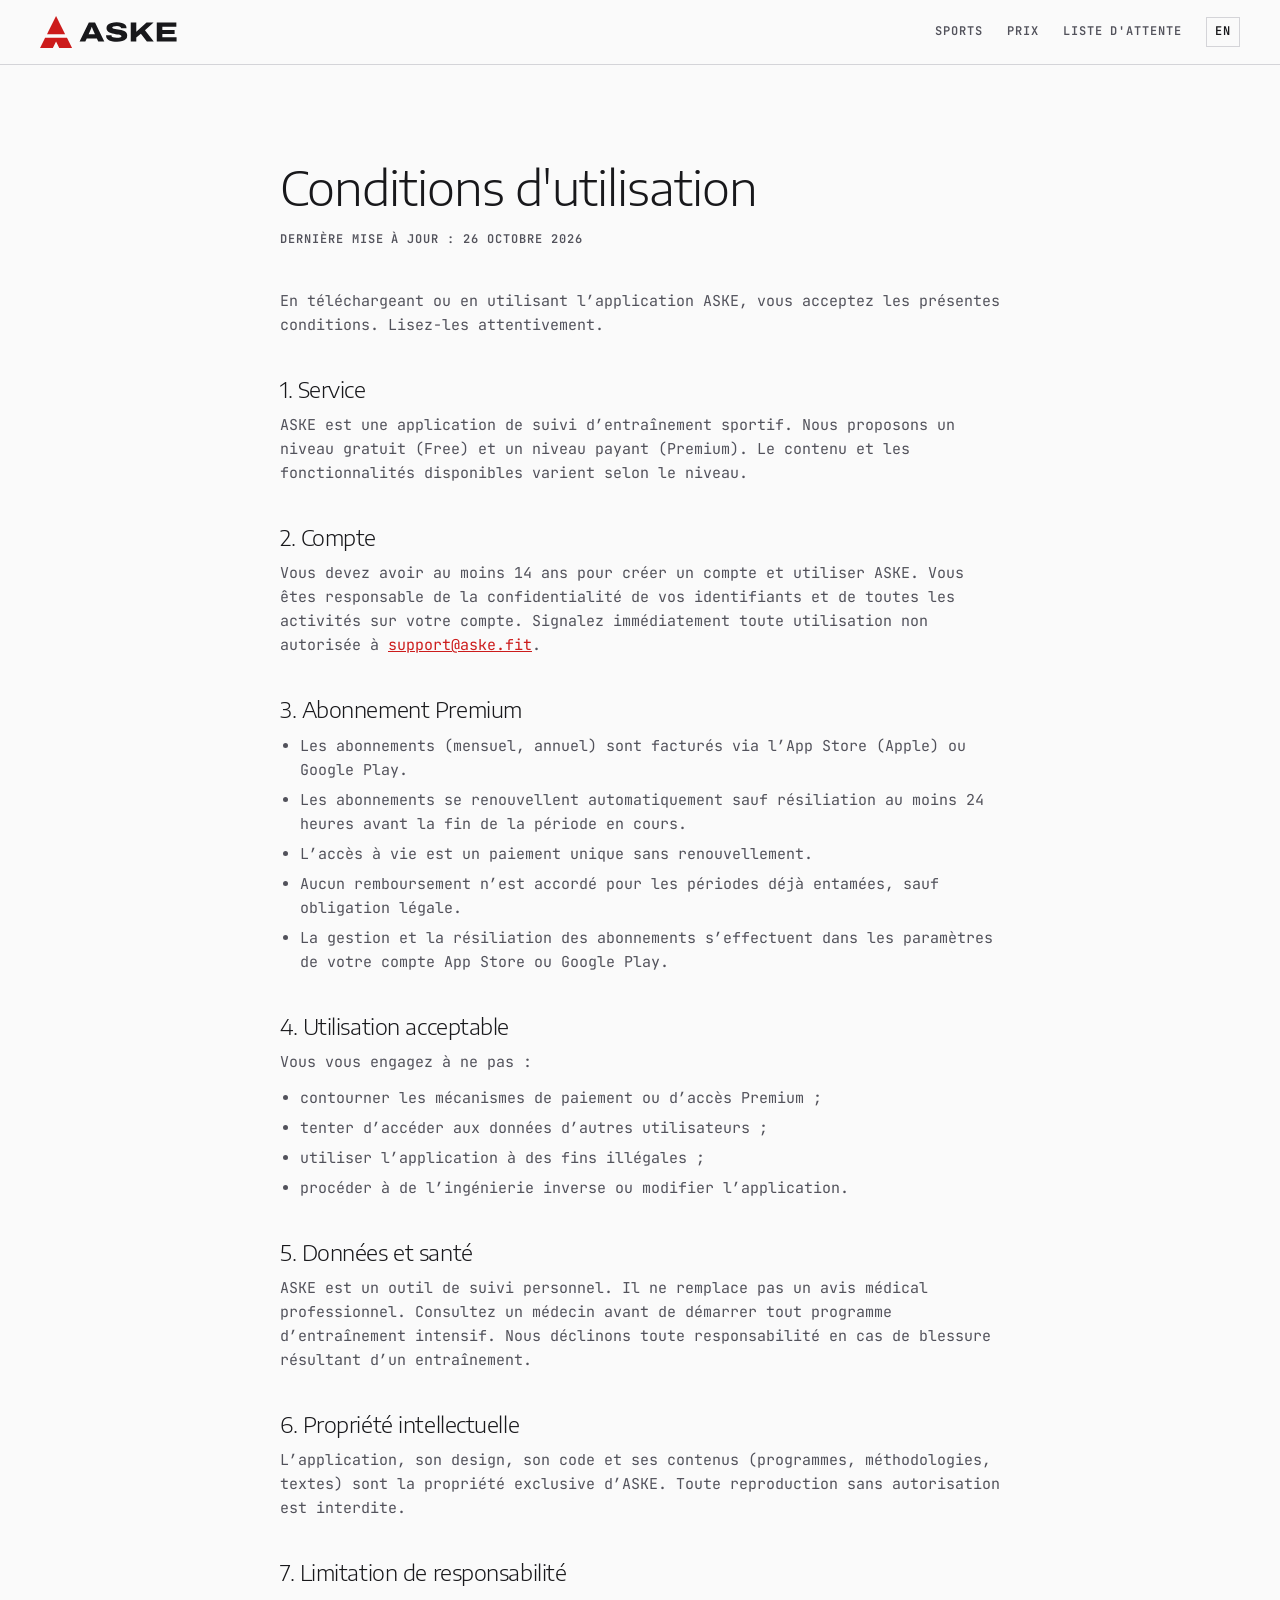
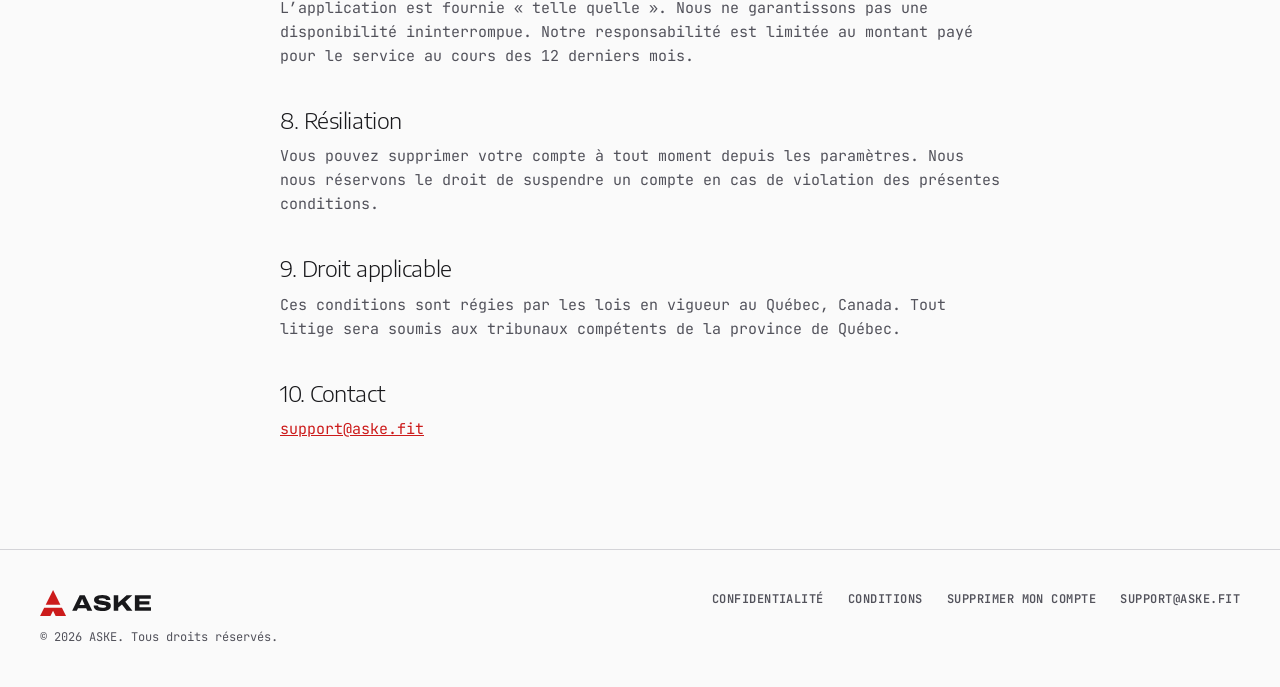
==== conditions/index.html @ cf8af033 "deploy KVZUZ/ASKE@e4f155ce9d8d448cb927a650218cac66b19b6159" ====
<!DOCTYPE html><html lang="fr"><head><meta charset="utf-8"><meta name="viewport" content="width=device-width, initial-scale=1"><title>Conditions d&#39;utilisation - ASKE</title><meta name="description" content="Les conditions d'utilisation de l'application ASKE."><link rel="canonical" href="https://aske.fit/conditions/"><link rel="alternate" hreflang="fr" href="https://aske.fit/conditions/"><link rel="alternate" hreflang="en" href="https://aske.fit/en/terms/"><link rel="alternate" hreflang="x-default" href="https://aske.fit/conditions/"><link rel="icon" type="image/svg+xml" href="/favicon.svg"><link rel="icon" type="image/png" href="/favicon.png"><link rel="apple-touch-icon" href="/apple-touch-icon.png"><meta name="theme-color" content="#cc1b1b"><meta property="og:type" content="website"><meta property="og:site_name" content="ASKE"><meta property="og:title" content="Conditions d'utilisation - ASKE"><meta property="og:description" content="Les conditions d'utilisation de l'application ASKE."><meta property="og:url" content="https://aske.fit/conditions/"><meta property="og:image" content="https://aske.fit/apercu.png"><meta property="og:locale" content="fr_CA"><meta name="twitter:card" content="summary"><style>@font-face{font-family:"JetBrains Mono-d192f39808fb38ab";src:url("/_astro/fonts/cc5f60fd46e42cc9.woff2") format("woff2");font-display:swap;unicode-range:U+0000-00FF,U+0131,U+0152-0153,U+02BB-02BC,U+02C6,U+02DA,U+02DC,U+0304,U+0308,U+0329,U+2000-206F,U+20AC,U+2122,U+2191,U+2193,U+2212,U+2215,U+FEFF,U+FFFD;font-weight:400;font-style:normal;}@font-face{font-family:"JetBrains Mono-d192f39808fb38ab";src:url("/_astro/fonts/626901e254b0251a.woff2") format("woff2");font-display:swap;unicode-range:U+0000-00FF,U+0131,U+0152-0153,U+02BB-02BC,U+02C6,U+02DA,U+02DC,U+0304,U+0308,U+0329,U+2000-206F,U+20AC,U+2122,U+2191,U+2193,U+2212,U+2215,U+FEFF,U+FFFD;font-weight:600;font-style:normal;}@font-face{font-family:"JetBrains Mono-d192f39808fb38ab";src:url("/_astro/fonts/4e13c01b98043a1e.woff2") format("woff2");font-display:swap;unicode-range:U+0000-00FF,U+0131,U+0152-0153,U+02BB-02BC,U+02C6,U+02DA,U+02DC,U+0304,U+0308,U+0329,U+2000-206F,U+20AC,U+2122,U+2191,U+2193,U+2212,U+2215,U+FEFF,U+FFFD;font-weight:700;font-style:normal;}@font-face{font-family:"JetBrains Mono-d192f39808fb38ab";src:url("/_astro/fonts/638e95d49fb42bba.woff2") format("woff2");font-display:swap;unicode-range:U+0100-02BA,U+02BD-02C5,U+02C7-02CC,U+02CE-02D7,U+02DD-02FF,U+0304,U+0308,U+0329,U+1D00-1DBF,U+1E00-1E9F,U+1EF2-1EFF,U+2020,U+20A0-20AB,U+20AD-20C0,U+2113,U+2C60-2C7F,U+A720-A7FF;font-weight:400;font-style:normal;}@font-face{font-family:"JetBrains Mono-d192f39808fb38ab";src:url("/_astro/fonts/0b453a8238bdb26a.woff2") format("woff2");font-display:swap;unicode-range:U+0100-02BA,U+02BD-02C5,U+02C7-02CC,U+02CE-02D7,U+02DD-02FF,U+0304,U+0308,U+0329,U+1D00-1DBF,U+1E00-1E9F,U+1EF2-1EFF,U+2020,U+20A0-20AB,U+20AD-20C0,U+2113,U+2C60-2C7F,U+A720-A7FF;font-weight:600;font-style:normal;}@font-face{font-family:"JetBrains Mono-d192f39808fb38ab";src:url("/_astro/fonts/27399a81fbdf7788.woff2") format("woff2");font-display:swap;unicode-range:U+0100-02BA,U+02BD-02C5,U+02C7-02CC,U+02CE-02D7,U+02DD-02FF,U+0304,U+0308,U+0329,U+1D00-1DBF,U+1E00-1E9F,U+1EF2-1EFF,U+2020,U+20A0-20AB,U+20AD-20C0,U+2113,U+2C60-2C7F,U+A720-A7FF;font-weight:700;font-style:normal;}@font-face{font-family:"JetBrains Mono-d192f39808fb38ab fallback: Courier New";src:local("Courier New");font-display:swap;font-weight:400;font-style:normal;size-adjust:99.9837%;ascent-override:102.0166%;descent-override:30.0049%;}@font-face{font-family:"JetBrains Mono-d192f39808fb38ab fallback: Courier New";src:local("Courier New");font-display:swap;font-weight:600;font-style:normal;size-adjust:99.9837%;ascent-override:102.0166%;descent-override:30.0049%;}@font-face{font-family:"JetBrains Mono-d192f39808fb38ab fallback: Courier New";src:local("Courier New");font-display:swap;font-weight:700;font-style:normal;size-adjust:99.9837%;ascent-override:102.0166%;descent-override:30.0049%;}@font-face{font-family:"JetBrains Mono-d192f39808fb38ab fallback: Courier New";src:local("Courier New");font-display:swap;font-weight:400;font-style:normal;size-adjust:99.9837%;ascent-override:102.0166%;descent-override:30.0049%;}@font-face{font-family:"JetBrains Mono-d192f39808fb38ab fallback: Courier New";src:local("Courier New");font-display:swap;font-weight:600;font-style:normal;size-adjust:99.9837%;ascent-override:102.0166%;descent-override:30.0049%;}@font-face{font-family:"JetBrains Mono-d192f39808fb38ab fallback: Courier New";src:local("Courier New");font-display:swap;font-weight:700;font-style:normal;size-adjust:99.9837%;ascent-override:102.0166%;descent-override:30.0049%;}:root{--font-mono:"JetBrains Mono-d192f39808fb38ab","JetBrains Mono-d192f39808fb38ab fallback: Courier New",monospace;}</style><link rel="preload" href="/_astro/fonts/cc5f60fd46e42cc9.woff2" as="font" type="font/woff2" crossorigin><link rel="preload" href="/_astro/fonts/626901e254b0251a.woff2" as="font" type="font/woff2" crossorigin><link rel="preload" href="/_astro/fonts/4e13c01b98043a1e.woff2" as="font" type="font/woff2" crossorigin><link rel="preload" href="/_astro/fonts/638e95d49fb42bba.woff2" as="font" type="font/woff2" crossorigin><link rel="preload" href="/_astro/fonts/0b453a8238bdb26a.woff2" as="font" type="font/woff2" crossorigin><link rel="preload" href="/_astro/fonts/27399a81fbdf7788.woff2" as="font" type="font/woff2" crossorigin><style>@font-face{font-family:"Encode Sans Semi Expanded-a78a876d9c008b22";src:url("/_astro/fonts/44f9e7e8e9ded251.woff2") format("woff2");font-display:swap;unicode-range:U+0000-00FF,U+0131,U+0152-0153,U+02BB-02BC,U+02C6,U+02DA,U+02DC,U+0304,U+0308,U+0329,U+2000-206F,U+20AC,U+2122,U+2191,U+2193,U+2212,U+2215,U+FEFF,U+FFFD;font-weight:300;font-style:normal;}@font-face{font-family:"Encode Sans Semi Expanded-a78a876d9c008b22";src:url("/_astro/fonts/138f5c0050b340b1.woff2") format("woff2");font-display:swap;unicode-range:U+0000-00FF,U+0131,U+0152-0153,U+02BB-02BC,U+02C6,U+02DA,U+02DC,U+0304,U+0308,U+0329,U+2000-206F,U+20AC,U+2122,U+2191,U+2193,U+2212,U+2215,U+FEFF,U+FFFD;font-weight:500;font-style:normal;}@font-face{font-family:"Encode Sans Semi Expanded-a78a876d9c008b22";src:url("/_astro/fonts/79fd4fd2848b9379.woff2") format("woff2");font-display:swap;unicode-range:U+0100-02BA,U+02BD-02C5,U+02C7-02CC,U+02CE-02D7,U+02DD-02FF,U+0304,U+0308,U+0329,U+1D00-1DBF,U+1E00-1E9F,U+1EF2-1EFF,U+2020,U+20A0-20AB,U+20AD-20C0,U+2113,U+2C60-2C7F,U+A720-A7FF;font-weight:300;font-style:normal;}@font-face{font-family:"Encode Sans Semi Expanded-a78a876d9c008b22";src:url("/_astro/fonts/a722ac9cba85bde2.woff2") format("woff2");font-display:swap;unicode-range:U+0100-02BA,U+02BD-02C5,U+02C7-02CC,U+02CE-02D7,U+02DD-02FF,U+0304,U+0308,U+0329,U+1D00-1DBF,U+1E00-1E9F,U+1EF2-1EFF,U+2020,U+20A0-20AB,U+20AD-20C0,U+2113,U+2C60-2C7F,U+A720-A7FF;font-weight:500;font-style:normal;}@font-face{font-family:"Encode Sans Semi Expanded-a78a876d9c008b22 fallback: Arial";src:local("Arial");font-display:swap;font-weight:300;font-style:normal;size-adjust:103.5216%;ascent-override:99.4962%;descent-override:21.2516%;line-gap-override:0%;}@font-face{font-family:"Encode Sans Semi Expanded-a78a876d9c008b22 fallback: Arial";src:local("Arial");font-display:swap;font-weight:500;font-style:normal;size-adjust:103.5216%;ascent-override:99.4962%;descent-override:21.2516%;line-gap-override:0%;}@font-face{font-family:"Encode Sans Semi Expanded-a78a876d9c008b22 fallback: Arial";src:local("Arial");font-display:swap;font-weight:300;font-style:normal;size-adjust:103.5216%;ascent-override:99.4962%;descent-override:21.2516%;line-gap-override:0%;}@font-face{font-family:"Encode Sans Semi Expanded-a78a876d9c008b22 fallback: Arial";src:local("Arial");font-display:swap;font-weight:500;font-style:normal;size-adjust:103.5216%;ascent-override:99.4962%;descent-override:21.2516%;line-gap-override:0%;}:root{--font-sans:"Encode Sans Semi Expanded-a78a876d9c008b22","Encode Sans Semi Expanded-a78a876d9c008b22 fallback: Arial",sans-serif;}</style><link rel="preload" href="/_astro/fonts/44f9e7e8e9ded251.woff2" as="font" type="font/woff2" crossorigin><link rel="preload" href="/_astro/fonts/138f5c0050b340b1.woff2" as="font" type="font/woff2" crossorigin><link rel="preload" href="/_astro/fonts/79fd4fd2848b9379.woff2" as="font" type="font/woff2" crossorigin><link rel="preload" href="/_astro/fonts/a722ac9cba85bde2.woff2" as="font" type="font/woff2" crossorigin><style>:root{color-scheme:light dark;--brand:#cc1b1b;--brand-pressed:#b81f14;--bg-main:#fafafa;--bg-card:#fff;--bg-sunken:#f4f4f5;--bg-inverse:#18181b;--text-primary:#18181b;--text-secondary:#52525b;--text-tertiary:#52525b;--text-on-primary:#000;--text-inverse:#fff;--text-link:#cc1b1b;--text-danger:#c81e1e;--text-success:#047857;--border-default:#d4d4d8;--border-strong:#18181b;--page-max:1440px;--gutter:clamp(16px, 4vw, 40px)}@media (prefers-color-scheme:dark){:root{--bg-main:#000;--bg-card:#18181b;--bg-sunken:#09090b;--bg-inverse:#d4d4d8;--text-primary:#fafafa;--text-secondary:#a1a1aa;--text-tertiary:#71717a;--text-inverse:#000;--text-danger:#ef4444;--text-success:#10b981;--border-default:#27272a;--border-strong:#52525b}}*,:before,:after{box-sizing:border-box}html{-webkit-text-size-adjust:100%;scroll-behavior:smooth}body{background:var(--bg-main);color:var(--text-primary);font-family:var(--font-mono);-webkit-font-smoothing:antialiased;margin:0;font-size:15px;line-height:1.6}h1,h2,h3{font-family:var(--font-sans);letter-spacing:-.02em;margin:0;font-weight:300;line-height:1.1}p{margin:0}a{color:var(--text-link)}:focus-visible{outline:2px solid var(--brand);outline-offset:2px}.wrap{max-width:var(--page-max);padding:0 var(--gutter);margin:0 auto}.label{font-family:var(--font-mono);letter-spacing:.08em;text-transform:uppercase;color:var(--text-secondary);font-size:12px;font-weight:600}.btn{min-height:48px;font-family:var(--font-mono);letter-spacing:.06em;text-transform:uppercase;cursor:pointer;border:1px solid #0000;justify-content:center;align-items:center;padding:0 24px;font-size:13px;font-weight:700;text-decoration:none;display:inline-flex}.btn-primary{background:var(--brand);color:var(--text-on-primary)}.btn-primary:hover{background:var(--brand-pressed)}.btn-primary:disabled{opacity:.6;cursor:progress}.btn-secondary{color:var(--text-primary);border-color:var(--border-strong);background:0 0}.logo[data-astro-cid-f7espo7c]{display:block}.marque[data-astro-cid-f7espo7c]{fill:var(--brand)}.mot[data-astro-cid-f7espo7c]{fill:currentColor}.entete[data-astro-cid-nen7h5rs]{z-index:10;background:var(--bg-main);border-bottom:1px solid var(--border-default);position:sticky;top:0}.barre[data-astro-cid-nen7h5rs]{justify-content:space-between;align-items:center;height:64px;display:flex}.accueil[data-astro-cid-nen7h5rs]{color:var(--text-primary)}.nav[data-astro-cid-nen7h5rs]{align-items:center;gap:24px;display:flex}.lien[data-astro-cid-nen7h5rs]{letter-spacing:.08em;text-transform:uppercase;color:var(--text-secondary);font-size:12px;font-weight:600;text-decoration:none}.lien[data-astro-cid-nen7h5rs]:hover{color:var(--text-primary)}.langue[data-astro-cid-nen7h5rs]{border:1px solid var(--border-default);color:var(--text-primary);padding:4px 8px}@media (width<=640px){.masque-mobile[data-astro-cid-nen7h5rs]{display:none}.nav[data-astro-cid-nen7h5rs]{gap:16px}}.pied[data-astro-cid-jo6i4kqk]{border-top:1px solid var(--border-default);padding:40px 0}.contenu[data-astro-cid-jo6i4kqk]{flex-wrap:wrap;justify-content:space-between;gap:24px;display:flex}.marque[data-astro-cid-jo6i4kqk]{color:var(--text-primary);flex-direction:column;gap:12px;display:flex}.droits[data-astro-cid-jo6i4kqk]{color:var(--text-tertiary);font-size:12px}.liens[data-astro-cid-jo6i4kqk]{flex-wrap:wrap;align-items:flex-start;gap:12px 24px;display:flex}.liens[data-astro-cid-jo6i4kqk] a[data-astro-cid-jo6i4kqk]{letter-spacing:.04em;text-transform:uppercase;color:var(--text-secondary);font-size:12px;font-weight:600;text-decoration:none}.liens[data-astro-cid-jo6i4kqk] a[data-astro-cid-jo6i4kqk]:hover{color:var(--text-primary)}
.legal[data-astro-cid-df5goeu7]{max-width:calc(720px + 2 * var(--gutter));padding-top:clamp(48px,8vw,96px);padding-bottom:clamp(48px,8vw,96px)}h1[data-astro-cid-df5goeu7]{margin-bottom:16px;font-size:clamp(32px,5vw,48px)}.prose[data-astro-cid-df5goeu7]{color:var(--text-secondary);margin-top:40px}.prose[data-astro-cid-df5goeu7] h2{color:var(--text-primary);margin:40px 0 12px;font-size:22px}.prose[data-astro-cid-df5goeu7] p,.prose[data-astro-cid-df5goeu7] ul,.prose[data-astro-cid-df5goeu7] ol{margin:0 0 12px}.prose[data-astro-cid-df5goeu7] ul,.prose[data-astro-cid-df5goeu7] ol{padding-left:20px}.prose[data-astro-cid-df5goeu7] li{margin-bottom:6px}.prose[data-astro-cid-df5goeu7] strong{color:var(--text-primary);font-weight:600}
</style></head><body><header class="entete" data-astro-cid-nen7h5rs><div class="wrap barre" data-astro-cid-nen7h5rs><a href="/" class="accueil" aria-label="ASKE" data-astro-cid-nen7h5rs><svg class="logo" viewBox="0 0 435.16 102" height="32" width="136.64" role="img" aria-label="ASKE" data-astro-cid-f7espo7c><g transform="scale(1.7) translate(-2 -2)" data-astro-cid-f7espo7c><path class="marque" d="M32 2 L49 36 H15 Z" data-astro-cid-f7espo7c></path><path class="marque" d="M11.5 43 H52.5 L62 62 H38 L32 50 L26 62 H2 Z" data-astro-cid-f7espo7c></path></g><path class="mot" d="M144.31 81L126 81L155.48 21L175.27 21L204.75 81L185.48 81L180.94 71.41L148.85 71.41L144.31 81M160.19 46.20L154.78 58.41L175.01 58.41L169.60 46.20Q169.08 45.16 168.21 42.93Q167.34 40.71 166.47 38.53Q165.59 36.35 165.33 35.39L164.63 35.39Q164.02 36.96 163.19 39.05Q162.37 41.15 161.54 43.11Q160.71 45.07 160.19 46.20M245.48 82.05Q238.06 82.05 231.74 81.17Q225.42 80.30 220.62 78.08Q215.83 75.85 213.17 71.97Q210.51 68.09 210.42 62.08Q210.42 61.90 210.46 61.64Q210.51 61.38 210.51 61.12L227.95 61.12Q227.77 61.81 227.77 62.60Q227.77 66.61 232.26 68.09Q236.76 69.58 244.17 69.58Q247.48 69.58 251.06 69.18Q254.63 68.79 257.08 67.66Q259.52 66.52 259.52 64.26Q259.52 62.16 256.94 61.03Q254.37 59.90 250.14 59.24Q245.91 58.59 240.81 57.93Q235.71 57.28 230.61 56.15Q225.51 55.01 221.23 52.92Q216.96 50.83 214.39 47.34Q211.81 43.85 211.81 38.35Q211.81 31.99 216 27.93Q220.19 23.88 227.51 21.92Q234.84 19.95 244.17 19.95Q253.67 19.95 260.74 21.92Q267.80 23.88 271.73 27.89Q275.65 31.90 275.65 37.92L275.65 39.14L258.47 39.14L258.47 38.44Q258.47 35.74 254.98 33.91Q251.49 32.08 245.04 32.08Q237.19 32.08 233.66 33.51Q230.13 34.95 230.13 36.96Q230.13 38.97 232.70 40.01Q235.27 41.06 239.55 41.67Q243.82 42.28 248.88 42.93Q253.94 43.59 259.04 44.68Q264.14 45.77 268.41 47.77Q272.69 49.78 275.26 53.18Q277.83 56.58 277.83 61.90Q277.83 69.14 273.65 73.59Q269.46 78.03 262.13 80.04Q254.81 82.05 245.48 82.05M306.78 81L289.08 81L289.08 21L306.78 21L306.78 50.13L339.40 21L361.81 21L334.43 45.77L362.42 81L340.45 81L321.35 56.41L306.78 68.18L306.78 81M435.16 81L372.02 81L372.02 21L434.46 21L434.46 34.17L389.81 34.17L389.81 44.28L428.88 44.28L428.88 57.02L389.81 57.02L389.81 67.83L435.16 67.83" data-astro-cid-f7espo7c></path></svg></a><nav class="nav" aria-label="Navigation" data-astro-cid-nen7h5rs><a href="/#sports" class="lien masque-mobile" data-astro-cid-nen7h5rs>Sports</a><a href="/#prix" class="lien masque-mobile" data-astro-cid-nen7h5rs>Prix</a><a href="/#liste" class="lien" data-astro-cid-nen7h5rs>Liste d&#39;attente</a><a href="/en/terms/" hreflang="en" lang="en" class="lien langue" aria-label="English" data-astro-cid-nen7h5rs>EN</a></nav></div></header><main><article class="wrap legal" data-astro-cid-df5goeu7><h1 data-astro-cid-df5goeu7>Conditions d&#39;utilisation</h1><p class="label" data-astro-cid-df5goeu7>Dernière mise à jour : 26 octobre 2026</p><div class="prose" data-astro-cid-df5goeu7><p>En téléchargeant ou en utilisant l’application ASKE, vous acceptez les présentes conditions.
Lisez-les attentivement.</p>
<h2 id="1-service">1. Service</h2>
<p>ASKE est une application de suivi d’entraînement sportif.
Nous proposons un niveau gratuit (Free) et un niveau payant (Premium).
Le contenu et les fonctionnalités disponibles varient selon le niveau.</p>
<h2 id="2-compte">2. Compte</h2>
<p>Vous devez avoir au moins 14 ans pour créer un compte et utiliser ASKE.
Vous êtes responsable de la confidentialité de vos identifiants et de toutes les activités sur votre compte.
Signalez immédiatement toute utilisation non autorisée à <a href="mailto:support@aske.fit">support@aske.fit</a>.</p>
<h2 id="3-abonnement-premium">3. Abonnement Premium</h2>
<ul>
<li>Les abonnements (mensuel, annuel) sont facturés via l’App Store (Apple) ou Google Play.</li>
<li>Les abonnements se renouvellent automatiquement sauf résiliation au moins 24 heures avant la fin de la période en cours.</li>
<li>L’accès à vie est un paiement unique sans renouvellement.</li>
<li>Aucun remboursement n’est accordé pour les périodes déjà entamées, sauf obligation légale.</li>
<li>La gestion et la résiliation des abonnements s’effectuent dans les paramètres de votre compte App Store ou Google Play.</li>
</ul>
<h2 id="4-utilisation-acceptable">4. Utilisation acceptable</h2>
<p>Vous vous engagez à ne pas :</p>
<ul>
<li>contourner les mécanismes de paiement ou d’accès Premium ;</li>
<li>tenter d’accéder aux données d’autres utilisateurs ;</li>
<li>utiliser l’application à des fins illégales ;</li>
<li>procéder à de l’ingénierie inverse ou modifier l’application.</li>
</ul>
<h2 id="5-données-et-santé">5. Données et santé</h2>
<p>ASKE est un outil de suivi personnel.
Il ne remplace pas un avis médical professionnel.
Consultez un médecin avant de démarrer tout programme d’entraînement intensif.
Nous déclinons toute responsabilité en cas de blessure résultant d’un entraînement.</p>
<h2 id="6-propriété-intellectuelle">6. Propriété intellectuelle</h2>
<p>L’application, son design, son code et ses contenus (programmes, méthodologies, textes) sont la propriété exclusive d’ASKE.
Toute reproduction sans autorisation est interdite.</p>
<h2 id="7-limitation-de-responsabilité">7. Limitation de responsabilité</h2>
<p>L’application est fournie « telle quelle ».
Nous ne garantissons pas une disponibilité ininterrompue.
Notre responsabilité est limitée au montant payé pour le service au cours des 12 derniers mois.</p>
<h2 id="8-résiliation">8. Résiliation</h2>
<p>Vous pouvez supprimer votre compte à tout moment depuis les paramètres.
Nous nous réservons le droit de suspendre un compte en cas de violation des présentes conditions.</p>
<h2 id="9-droit-applicable">9. Droit applicable</h2>
<p>Ces conditions sont régies par les lois en vigueur au Québec, Canada.
Tout litige sera soumis aux tribunaux compétents de la province de Québec.</p>
<h2 id="10-contact">10. Contact</h2>
<p><a href="mailto:support@aske.fit">support@aske.fit</a></p>
</div></article></main><footer class="pied" data-astro-cid-jo6i4kqk><div class="wrap contenu" data-astro-cid-jo6i4kqk><div class="marque" data-astro-cid-jo6i4kqk><svg class="logo" viewBox="0 0 435.16 102" height="26" width="111.01999999999998" role="img" aria-label="ASKE" data-astro-cid-f7espo7c><g transform="scale(1.7) translate(-2 -2)" data-astro-cid-f7espo7c><path class="marque" d="M32 2 L49 36 H15 Z" data-astro-cid-f7espo7c></path><path class="marque" d="M11.5 43 H52.5 L62 62 H38 L32 50 L26 62 H2 Z" data-astro-cid-f7espo7c></path></g><path class="mot" d="M144.31 81L126 81L155.48 21L175.27 21L204.75 81L185.48 81L180.94 71.41L148.85 71.41L144.31 81M160.19 46.20L154.78 58.41L175.01 58.41L169.60 46.20Q169.08 45.16 168.21 42.93Q167.34 40.71 166.47 38.53Q165.59 36.35 165.33 35.39L164.63 35.39Q164.02 36.96 163.19 39.05Q162.37 41.15 161.54 43.11Q160.71 45.07 160.19 46.20M245.48 82.05Q238.06 82.05 231.74 81.17Q225.42 80.30 220.62 78.08Q215.83 75.85 213.17 71.97Q210.51 68.09 210.42 62.08Q210.42 61.90 210.46 61.64Q210.51 61.38 210.51 61.12L227.95 61.12Q227.77 61.81 227.77 62.60Q227.77 66.61 232.26 68.09Q236.76 69.58 244.17 69.58Q247.48 69.58 251.06 69.18Q254.63 68.79 257.08 67.66Q259.52 66.52 259.52 64.26Q259.52 62.16 256.94 61.03Q254.37 59.90 250.14 59.24Q245.91 58.59 240.81 57.93Q235.71 57.28 230.61 56.15Q225.51 55.01 221.23 52.92Q216.96 50.83 214.39 47.34Q211.81 43.85 211.81 38.35Q211.81 31.99 216 27.93Q220.19 23.88 227.51 21.92Q234.84 19.95 244.17 19.95Q253.67 19.95 260.74 21.92Q267.80 23.88 271.73 27.89Q275.65 31.90 275.65 37.92L275.65 39.14L258.47 39.14L258.47 38.44Q258.47 35.74 254.98 33.91Q251.49 32.08 245.04 32.08Q237.19 32.08 233.66 33.51Q230.13 34.95 230.13 36.96Q230.13 38.97 232.70 40.01Q235.27 41.06 239.55 41.67Q243.82 42.28 248.88 42.93Q253.94 43.59 259.04 44.68Q264.14 45.77 268.41 47.77Q272.69 49.78 275.26 53.18Q277.83 56.58 277.83 61.90Q277.83 69.14 273.65 73.59Q269.46 78.03 262.13 80.04Q254.81 82.05 245.48 82.05M306.78 81L289.08 81L289.08 21L306.78 21L306.78 50.13L339.40 21L361.81 21L334.43 45.77L362.42 81L340.45 81L321.35 56.41L306.78 68.18L306.78 81M435.16 81L372.02 81L372.02 21L434.46 21L434.46 34.17L389.81 34.17L389.81 44.28L428.88 44.28L428.88 57.02L389.81 57.02L389.81 67.83L435.16 67.83" data-astro-cid-f7espo7c></path></svg><p class="droits" data-astro-cid-jo6i4kqk>© 2026 ASKE. Tous droits réservés.</p></div><nav class="liens" aria-label="Contact" data-astro-cid-jo6i4kqk><a href="/confidentialite/" data-astro-cid-jo6i4kqk>Confidentialité</a><a href="/conditions/" data-astro-cid-jo6i4kqk>Conditions</a><a href="/suppression-compte/" data-astro-cid-jo6i4kqk>Supprimer mon compte</a><a href="mailto:support@aske.fit" data-astro-cid-jo6i4kqk>support@aske.fit</a></nav></div></footer></body></html>
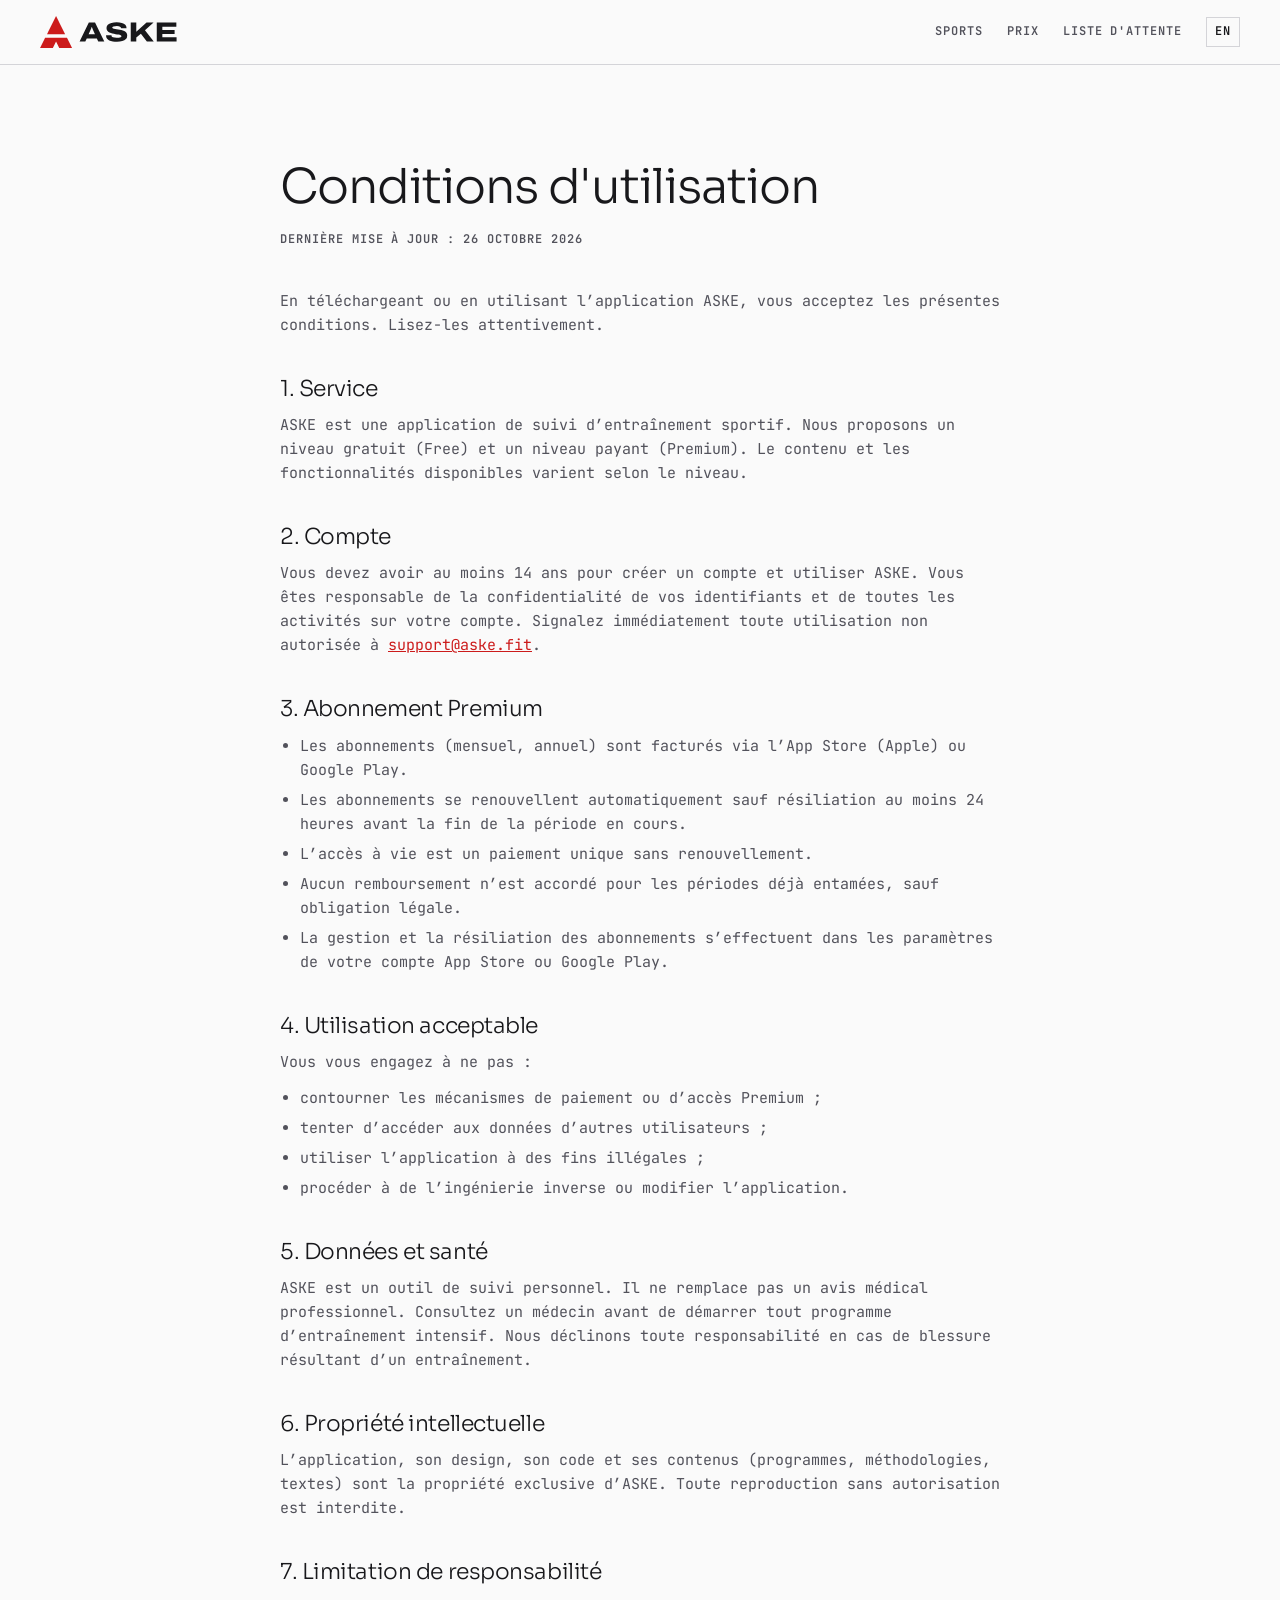
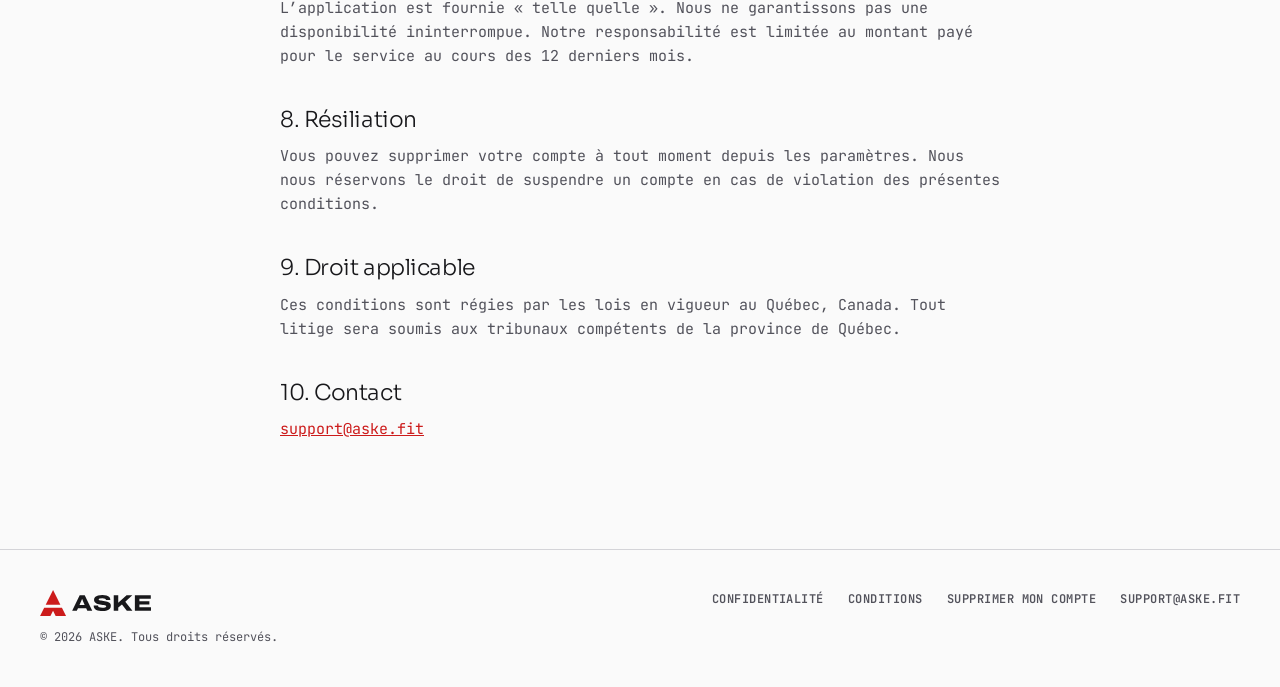
==== commit d81a08e0: "deploy KVZUZ/ASKE@f7485b62056ae7356653735a80b1f815e99872ca" ====
--- a/conditions/index.html
+++ b/conditions/index.html
@@ -1,5 +1,6 @@
-<!DOCTYPE html><html lang="fr"><head><meta charset="utf-8"><meta name="viewport" content="width=device-width, initial-scale=1"><title>Conditions d&#39;utilisation - ASKE</title><meta name="description" content="Les conditions d'utilisation de l'application ASKE."><link rel="canonical" href="https://aske.fit/conditions/"><link rel="alternate" hreflang="fr" href="https://aske.fit/conditions/"><link rel="alternate" hreflang="en" href="https://aske.fit/en/terms/"><link rel="alternate" hreflang="x-default" href="https://aske.fit/conditions/"><link rel="icon" type="image/svg+xml" href="/favicon.svg"><link rel="icon" type="image/png" href="/favicon.png"><link rel="apple-touch-icon" href="/apple-touch-icon.png"><meta name="theme-color" content="#cc1b1b"><meta property="og:type" content="website"><meta property="og:site_name" content="ASKE"><meta property="og:title" content="Conditions d'utilisation - ASKE"><meta property="og:description" content="Les conditions d'utilisation de l'application ASKE."><meta property="og:url" content="https://aske.fit/conditions/"><meta property="og:image" content="https://aske.fit/apercu.png"><meta property="og:locale" content="fr_CA"><meta name="twitter:card" content="summary"><style>@font-face{font-family:"JetBrains Mono-d192f39808fb38ab";src:url("/_astro/fonts/cc5f60fd46e42cc9.woff2") format("woff2");font-display:swap;unicode-range:U+0000-00FF,U+0131,U+0152-0153,U+02BB-02BC,U+02C6,U+02DA,U+02DC,U+0304,U+0308,U+0329,U+2000-206F,U+20AC,U+2122,U+2191,U+2193,U+2212,U+2215,U+FEFF,U+FFFD;font-weight:400;font-style:normal;}@font-face{font-family:"JetBrains Mono-d192f39808fb38ab";src:url("/_astro/fonts/626901e254b0251a.woff2") format("woff2");font-display:swap;unicode-range:U+0000-00FF,U+0131,U+0152-0153,U+02BB-02BC,U+02C6,U+02DA,U+02DC,U+0304,U+0308,U+0329,U+2000-206F,U+20AC,U+2122,U+2191,U+2193,U+2212,U+2215,U+FEFF,U+FFFD;font-weight:600;font-style:normal;}@font-face{font-family:"JetBrains Mono-d192f39808fb38ab";src:url("/_astro/fonts/4e13c01b98043a1e.woff2") format("woff2");font-display:swap;unicode-range:U+0000-00FF,U+0131,U+0152-0153,U+02BB-02BC,U+02C6,U+02DA,U+02DC,U+0304,U+0308,U+0329,U+2000-206F,U+20AC,U+2122,U+2191,U+2193,U+2212,U+2215,U+FEFF,U+FFFD;font-weight:700;font-style:normal;}@font-face{font-family:"JetBrains Mono-d192f39808fb38ab";src:url("/_astro/fonts/638e95d49fb42bba.woff2") format("woff2");font-display:swap;unicode-range:U+0100-02BA,U+02BD-02C5,U+02C7-02CC,U+02CE-02D7,U+02DD-02FF,U+0304,U+0308,U+0329,U+1D00-1DBF,U+1E00-1E9F,U+1EF2-1EFF,U+2020,U+20A0-20AB,U+20AD-20C0,U+2113,U+2C60-2C7F,U+A720-A7FF;font-weight:400;font-style:normal;}@font-face{font-family:"JetBrains Mono-d192f39808fb38ab";src:url("/_astro/fonts/0b453a8238bdb26a.woff2") format("woff2");font-display:swap;unicode-range:U+0100-02BA,U+02BD-02C5,U+02C7-02CC,U+02CE-02D7,U+02DD-02FF,U+0304,U+0308,U+0329,U+1D00-1DBF,U+1E00-1E9F,U+1EF2-1EFF,U+2020,U+20A0-20AB,U+20AD-20C0,U+2113,U+2C60-2C7F,U+A720-A7FF;font-weight:600;font-style:normal;}@font-face{font-family:"JetBrains Mono-d192f39808fb38ab";src:url("/_astro/fonts/27399a81fbdf7788.woff2") format("woff2");font-display:swap;unicode-range:U+0100-02BA,U+02BD-02C5,U+02C7-02CC,U+02CE-02D7,U+02DD-02FF,U+0304,U+0308,U+0329,U+1D00-1DBF,U+1E00-1E9F,U+1EF2-1EFF,U+2020,U+20A0-20AB,U+20AD-20C0,U+2113,U+2C60-2C7F,U+A720-A7FF;font-weight:700;font-style:normal;}@font-face{font-family:"JetBrains Mono-d192f39808fb38ab fallback: Courier New";src:local("Courier New");font-display:swap;font-weight:400;font-style:normal;size-adjust:99.9837%;ascent-override:102.0166%;descent-override:30.0049%;}@font-face{font-family:"JetBrains Mono-d192f39808fb38ab fallback: Courier New";src:local("Courier New");font-display:swap;font-weight:600;font-style:normal;size-adjust:99.9837%;ascent-override:102.0166%;descent-override:30.0049%;}@font-face{font-family:"JetBrains Mono-d192f39808fb38ab fallback: Courier New";src:local("Courier New");font-display:swap;font-weight:700;font-style:normal;size-adjust:99.9837%;ascent-override:102.0166%;descent-override:30.0049%;}@font-face{font-family:"JetBrains Mono-d192f39808fb38ab fallback: Courier New";src:local("Courier New");font-display:swap;font-weight:400;font-style:normal;size-adjust:99.9837%;ascent-override:102.0166%;descent-override:30.0049%;}@font-face{font-family:"JetBrains Mono-d192f39808fb38ab fallback: Courier New";src:local("Courier New");font-display:swap;font-weight:600;font-style:normal;size-adjust:99.9837%;ascent-override:102.0166%;descent-override:30.0049%;}@font-face{font-family:"JetBrains Mono-d192f39808fb38ab fallback: Courier New";src:local("Courier New");font-display:swap;font-weight:700;font-style:normal;size-adjust:99.9837%;ascent-override:102.0166%;descent-override:30.0049%;}:root{--font-mono:"JetBrains Mono-d192f39808fb38ab","JetBrains Mono-d192f39808fb38ab fallback: Courier New",monospace;}</style><link rel="preload" href="/_astro/fonts/cc5f60fd46e42cc9.woff2" as="font" type="font/woff2" crossorigin><link rel="preload" href="/_astro/fonts/626901e254b0251a.woff2" as="font" type="font/woff2" crossorigin><link rel="preload" href="/_astro/fonts/4e13c01b98043a1e.woff2" as="font" type="font/woff2" crossorigin><link rel="preload" href="/_astro/fonts/638e95d49fb42bba.woff2" as="font" type="font/woff2" crossorigin><link rel="preload" href="/_astro/fonts/0b453a8238bdb26a.woff2" as="font" type="font/woff2" crossorigin><link rel="preload" href="/_astro/fonts/27399a81fbdf7788.woff2" as="font" type="font/woff2" crossorigin><style>@font-face{font-family:"Encode Sans Semi Expanded-a78a876d9c008b22";src:url("/_astro/fonts/44f9e7e8e9ded251.woff2") format("woff2");font-display:swap;unicode-range:U+0000-00FF,U+0131,U+0152-0153,U+02BB-02BC,U+02C6,U+02DA,U+02DC,U+0304,U+0308,U+0329,U+2000-206F,U+20AC,U+2122,U+2191,U+2193,U+2212,U+2215,U+FEFF,U+FFFD;font-weight:300;font-style:normal;}@font-face{font-family:"Encode Sans Semi Expanded-a78a876d9c008b22";src:url("/_astro/fonts/138f5c0050b340b1.woff2") format("woff2");font-display:swap;unicode-range:U+0000-00FF,U+0131,U+0152-0153,U+02BB-02BC,U+02C6,U+02DA,U+02DC,U+0304,U+0308,U+0329,U+2000-206F,U+20AC,U+2122,U+2191,U+2193,U+2212,U+2215,U+FEFF,U+FFFD;font-weight:500;font-style:normal;}@font-face{font-family:"Encode Sans Semi Expanded-a78a876d9c008b22";src:url("/_astro/fonts/79fd4fd2848b9379.woff2") format("woff2");font-display:swap;unicode-range:U+0100-02BA,U+02BD-02C5,U+02C7-02CC,U+02CE-02D7,U+02DD-02FF,U+0304,U+0308,U+0329,U+1D00-1DBF,U+1E00-1E9F,U+1EF2-1EFF,U+2020,U+20A0-20AB,U+20AD-20C0,U+2113,U+2C60-2C7F,U+A720-A7FF;font-weight:300;font-style:normal;}@font-face{font-family:"Encode Sans Semi Expanded-a78a876d9c008b22";src:url("/_astro/fonts/a722ac9cba85bde2.woff2") format("woff2");font-display:swap;unicode-range:U+0100-02BA,U+02BD-02C5,U+02C7-02CC,U+02CE-02D7,U+02DD-02FF,U+0304,U+0308,U+0329,U+1D00-1DBF,U+1E00-1E9F,U+1EF2-1EFF,U+2020,U+20A0-20AB,U+20AD-20C0,U+2113,U+2C60-2C7F,U+A720-A7FF;font-weight:500;font-style:normal;}@font-face{font-family:"Encode Sans Semi Expanded-a78a876d9c008b22 fallback: Arial";src:local("Arial");font-display:swap;font-weight:300;font-style:normal;size-adjust:103.5216%;ascent-override:99.4962%;descent-override:21.2516%;line-gap-override:0%;}@font-face{font-family:"Encode Sans Semi Expanded-a78a876d9c008b22 fallback: Arial";src:local("Arial");font-display:swap;font-weight:500;font-style:normal;size-adjust:103.5216%;ascent-override:99.4962%;descent-override:21.2516%;line-gap-override:0%;}@font-face{font-family:"Encode Sans Semi Expanded-a78a876d9c008b22 fallback: Arial";src:local("Arial");font-display:swap;font-weight:300;font-style:normal;size-adjust:103.5216%;ascent-override:99.4962%;descent-override:21.2516%;line-gap-override:0%;}@font-face{font-family:"Encode Sans Semi Expanded-a78a876d9c008b22 fallback: Arial";src:local("Arial");font-display:swap;font-weight:500;font-style:normal;size-adjust:103.5216%;ascent-override:99.4962%;descent-override:21.2516%;line-gap-override:0%;}:root{--font-sans:"Encode Sans Semi Expanded-a78a876d9c008b22","Encode Sans Semi Expanded-a78a876d9c008b22 fallback: Arial",sans-serif;}</style><link rel="preload" href="/_astro/fonts/44f9e7e8e9ded251.woff2" as="font" type="font/woff2" crossorigin><link rel="preload" href="/_astro/fonts/138f5c0050b340b1.woff2" as="font" type="font/woff2" crossorigin><link rel="preload" href="/_astro/fonts/79fd4fd2848b9379.woff2" as="font" type="font/woff2" crossorigin><link rel="preload" href="/_astro/fonts/a722ac9cba85bde2.woff2" as="font" type="font/woff2" crossorigin><style>:root{color-scheme:light dark;--brand:#cc1b1b;--brand-pressed:#b81f14;--bg-main:#fafafa;--bg-card:#fff;--bg-sunken:#f4f4f5;--bg-inverse:#18181b;--text-primary:#18181b;--text-secondary:#52525b;--text-tertiary:#52525b;--text-on-primary:#000;--text-inverse:#fff;--text-link:#cc1b1b;--text-danger:#c81e1e;--text-success:#047857;--border-default:#d4d4d8;--border-strong:#18181b;--page-max:1440px;--gutter:clamp(16px, 4vw, 40px)}@media (prefers-color-scheme:dark){:root{--bg-main:#000;--bg-card:#18181b;--bg-sunken:#09090b;--bg-inverse:#d4d4d8;--text-primary:#fafafa;--text-secondary:#a1a1aa;--text-tertiary:#71717a;--text-inverse:#000;--text-danger:#ef4444;--text-success:#10b981;--border-default:#27272a;--border-strong:#52525b}}*,:before,:after{box-sizing:border-box}html{-webkit-text-size-adjust:100%;scroll-behavior:smooth}body{background:var(--bg-main);color:var(--text-primary);font-family:var(--font-mono);-webkit-font-smoothing:antialiased;margin:0;font-size:15px;line-height:1.6}h1,h2,h3{font-family:var(--font-sans);letter-spacing:-.02em;margin:0;font-weight:300;line-height:1.1}p{margin:0}a{color:var(--text-link)}:focus-visible{outline:2px solid var(--brand);outline-offset:2px}.wrap{max-width:var(--page-max);padding:0 var(--gutter);margin:0 auto}.label{font-family:var(--font-mono);letter-spacing:.08em;text-transform:uppercase;color:var(--text-secondary);font-size:12px;font-weight:600}.btn{min-height:48px;font-family:var(--font-mono);letter-spacing:.06em;text-transform:uppercase;cursor:pointer;border:1px solid #0000;justify-content:center;align-items:center;padding:0 24px;font-size:13px;font-weight:700;text-decoration:none;display:inline-flex}.btn-primary{background:var(--brand);color:var(--text-on-primary)}.btn-primary:hover{background:var(--brand-pressed)}.btn-primary:disabled{opacity:.6;cursor:progress}.btn-secondary{color:var(--text-primary);border-color:var(--border-strong);background:0 0}.logo[data-astro-cid-f7espo7c]{display:block}.marque[data-astro-cid-f7espo7c]{fill:var(--brand)}.mot[data-astro-cid-f7espo7c]{fill:currentColor}.entete[data-astro-cid-nen7h5rs]{z-index:10;background:var(--bg-main);border-bottom:1px solid var(--border-default);position:sticky;top:0}.barre[data-astro-cid-nen7h5rs]{justify-content:space-between;align-items:center;height:64px;display:flex}.accueil[data-astro-cid-nen7h5rs]{color:var(--text-primary)}.nav[data-astro-cid-nen7h5rs]{align-items:center;gap:24px;display:flex}.lien[data-astro-cid-nen7h5rs]{letter-spacing:.08em;text-transform:uppercase;color:var(--text-secondary);font-size:12px;font-weight:600;text-decoration:none}.lien[data-astro-cid-nen7h5rs]:hover{color:var(--text-primary)}.langue[data-astro-cid-nen7h5rs]{border:1px solid var(--border-default);color:var(--text-primary);padding:4px 8px}@media (width<=640px){.masque-mobile[data-astro-cid-nen7h5rs]{display:none}.nav[data-astro-cid-nen7h5rs]{gap:16px}}.pied[data-astro-cid-jo6i4kqk]{border-top:1px solid var(--border-default);padding:40px 0}.contenu[data-astro-cid-jo6i4kqk]{flex-wrap:wrap;justify-content:space-between;gap:24px;display:flex}.marque[data-astro-cid-jo6i4kqk]{color:var(--text-primary);flex-direction:column;gap:12px;display:flex}.droits[data-astro-cid-jo6i4kqk]{color:var(--text-tertiary);font-size:12px}.liens[data-astro-cid-jo6i4kqk]{flex-wrap:wrap;align-items:flex-start;gap:12px 24px;display:flex}.liens[data-astro-cid-jo6i4kqk] a[data-astro-cid-jo6i4kqk]{letter-spacing:.04em;text-transform:uppercase;color:var(--text-secondary);font-size:12px;font-weight:600;text-decoration:none}.liens[data-astro-cid-jo6i4kqk] a[data-astro-cid-jo6i4kqk]:hover{color:var(--text-primary)}
+<!DOCTYPE html><html lang="fr"><head><meta charset="utf-8"><meta name="viewport" content="width=device-width, initial-scale=1"><title>Conditions d&#39;utilisation - ASKE</title><meta name="description" content="Les conditions d'utilisation de l'application ASKE."><link rel="canonical" href="https://aske.fit/conditions/"><link rel="alternate" hreflang="fr" href="https://aske.fit/conditions/"><link rel="alternate" hreflang="en" href="https://aske.fit/en/terms/"><link rel="alternate" hreflang="x-default" href="https://aske.fit/conditions/"><link rel="icon" type="image/svg+xml" href="/favicon.svg"><link rel="icon" type="image/png" href="/favicon.png"><link rel="apple-touch-icon" href="/apple-touch-icon.png"><meta name="theme-color" content="#cc1b1b"><meta property="og:type" content="website"><meta property="og:site_name" content="ASKE"><meta property="og:title" content="Conditions d'utilisation - ASKE"><meta property="og:description" content="Les conditions d'utilisation de l'application ASKE."><meta property="og:url" content="https://aske.fit/conditions/"><meta property="og:image" content="https://aske.fit/apercu.png"><meta property="og:locale" content="fr_CA"><meta name="twitter:card" content="summary"><style>@font-face{font-family:"JetBrains Mono-d192f39808fb38ab";src:url("/_astro/fonts/81133e6a08c1533e.woff2") format("woff2");font-display:swap;unicode-range:U+0000-00FF,U+0131,U+0152-0153,U+02BB-02BC,U+02C6,U+02DA,U+02DC,U+0304,U+0308,U+0329,U+2000-206F,U+20AC,U+2122,U+2191,U+2193,U+2212,U+2215,U+FEFF,U+FFFD;font-weight:400;font-style:normal;}@font-face{font-family:"JetBrains Mono-d192f39808fb38ab";src:url("/_astro/fonts/14d18de6c4f4b80f.woff2") format("woff2");font-display:swap;unicode-range:U+0000-00FF,U+0131,U+0152-0153,U+02BB-02BC,U+02C6,U+02DA,U+02DC,U+0304,U+0308,U+0329,U+2000-206F,U+20AC,U+2122,U+2191,U+2193,U+2212,U+2215,U+FEFF,U+FFFD;font-weight:600;font-style:normal;}@font-face{font-family:"JetBrains Mono-d192f39808fb38ab";src:url("/_astro/fonts/954d4fd4837b74b5.woff2") format("woff2");font-display:swap;unicode-range:U+0000-00FF,U+0131,U+0152-0153,U+02BB-02BC,U+02C6,U+02DA,U+02DC,U+0304,U+0308,U+0329,U+2000-206F,U+20AC,U+2122,U+2191,U+2193,U+2212,U+2215,U+FEFF,U+FFFD;font-weight:700;font-style:normal;}@font-face{font-family:"JetBrains Mono-d192f39808fb38ab";src:url("/_astro/fonts/4a5dbff24a66261e.woff2") format("woff2");font-display:swap;unicode-range:U+0100-02BA,U+02BD-02C5,U+02C7-02CC,U+02CE-02D7,U+02DD-02FF,U+0304,U+0308,U+0329,U+1D00-1DBF,U+1E00-1E9F,U+1EF2-1EFF,U+2020,U+20A0-20AB,U+20AD-20C0,U+2113,U+2C60-2C7F,U+A720-A7FF;font-weight:400;font-style:normal;}@font-face{font-family:"JetBrains Mono-d192f39808fb38ab";src:url("/_astro/fonts/8efcdfd190ec5e2a.woff2") format("woff2");font-display:swap;unicode-range:U+0100-02BA,U+02BD-02C5,U+02C7-02CC,U+02CE-02D7,U+02DD-02FF,U+0304,U+0308,U+0329,U+1D00-1DBF,U+1E00-1E9F,U+1EF2-1EFF,U+2020,U+20A0-20AB,U+20AD-20C0,U+2113,U+2C60-2C7F,U+A720-A7FF;font-weight:600;font-style:normal;}@font-face{font-family:"JetBrains Mono-d192f39808fb38ab";src:url("/_astro/fonts/86fa0ff5c3dd93f3.woff2") format("woff2");font-display:swap;unicode-range:U+0100-02BA,U+02BD-02C5,U+02C7-02CC,U+02CE-02D7,U+02DD-02FF,U+0304,U+0308,U+0329,U+1D00-1DBF,U+1E00-1E9F,U+1EF2-1EFF,U+2020,U+20A0-20AB,U+20AD-20C0,U+2113,U+2C60-2C7F,U+A720-A7FF;font-weight:700;font-style:normal;}@font-face{font-family:"JetBrains Mono-d192f39808fb38ab fallback: Courier New";src:local("Courier New");font-display:swap;font-weight:400;font-style:normal;size-adjust:99.9837%;ascent-override:102.0166%;descent-override:30.0049%;}@font-face{font-family:"JetBrains Mono-d192f39808fb38ab fallback: Courier New";src:local("Courier New");font-display:swap;font-weight:600;font-style:normal;size-adjust:99.9837%;ascent-override:102.0166%;descent-override:30.0049%;}@font-face{font-family:"JetBrains Mono-d192f39808fb38ab fallback: Courier New";src:local("Courier New");font-display:swap;font-weight:700;font-style:normal;size-adjust:99.9837%;ascent-override:102.0166%;descent-override:30.0049%;}@font-face{font-family:"JetBrains Mono-d192f39808fb38ab fallback: Courier New";src:local("Courier New");font-display:swap;font-weight:400;font-style:normal;size-adjust:99.9837%;ascent-override:102.0166%;descent-override:30.0049%;}@font-face{font-family:"JetBrains Mono-d192f39808fb38ab fallback: Courier New";src:local("Courier New");font-display:swap;font-weight:600;font-style:normal;size-adjust:99.9837%;ascent-override:102.0166%;descent-override:30.0049%;}@font-face{font-family:"JetBrains Mono-d192f39808fb38ab fallback: Courier New";src:local("Courier New");font-display:swap;font-weight:700;font-style:normal;size-adjust:99.9837%;ascent-override:102.0166%;descent-override:30.0049%;}:root{--font-mono:"JetBrains Mono-d192f39808fb38ab","JetBrains Mono-d192f39808fb38ab fallback: Courier New",monospace;}</style><link rel="preload" href="/_astro/fonts/81133e6a08c1533e.woff2" as="font" type="font/woff2" crossorigin><link rel="preload" href="/_astro/fonts/14d18de6c4f4b80f.woff2" as="font" type="font/woff2" crossorigin><link rel="preload" href="/_astro/fonts/954d4fd4837b74b5.woff2" as="font" type="font/woff2" crossorigin><link rel="preload" href="/_astro/fonts/4a5dbff24a66261e.woff2" as="font" type="font/woff2" crossorigin><link rel="preload" href="/_astro/fonts/8efcdfd190ec5e2a.woff2" as="font" type="font/woff2" crossorigin><link rel="preload" href="/_astro/fonts/86fa0ff5c3dd93f3.woff2" as="font" type="font/woff2" crossorigin><style>@font-face{font-family:Sora-f161dcfc547be651;src:url("/_astro/fonts/be415f25fe1f2206.woff2") format("woff2");font-display:swap;unicode-range:U+0000-00FF,U+0131,U+0152-0153,U+02BB-02BC,U+02C6,U+02DA,U+02DC,U+0304,U+0308,U+0329,U+2000-206F,U+20AC,U+2122,U+2191,U+2193,U+2212,U+2215,U+FEFF,U+FFFD;font-weight:300;font-style:normal;}@font-face{font-family:Sora-f161dcfc547be651;src:url("/_astro/fonts/0375800f6a881f2b.woff2") format("woff2");font-display:swap;unicode-range:U+0000-00FF,U+0131,U+0152-0153,U+02BB-02BC,U+02C6,U+02DA,U+02DC,U+0304,U+0308,U+0329,U+2000-206F,U+20AC,U+2122,U+2191,U+2193,U+2212,U+2215,U+FEFF,U+FFFD;font-weight:500;font-style:normal;}@font-face{font-family:Sora-f161dcfc547be651;src:url("/_astro/fonts/8532a4573a9ff8f9.woff2") format("woff2");font-display:swap;unicode-range:U+0100-02BA,U+02BD-02C5,U+02C7-02CC,U+02CE-02D7,U+02DD-02FF,U+0304,U+0308,U+0329,U+1D00-1DBF,U+1E00-1E9F,U+1EF2-1EFF,U+2020,U+20A0-20AB,U+20AD-20C0,U+2113,U+2C60-2C7F,U+A720-A7FF;font-weight:300;font-style:normal;}@font-face{font-family:Sora-f161dcfc547be651;src:url("/_astro/fonts/f98da66c596d25b6.woff2") format("woff2");font-display:swap;unicode-range:U+0100-02BA,U+02BD-02C5,U+02C7-02CC,U+02CE-02D7,U+02DD-02FF,U+0304,U+0308,U+0329,U+1D00-1DBF,U+1E00-1E9F,U+1EF2-1EFF,U+2020,U+20A0-20AB,U+20AD-20C0,U+2113,U+2C60-2C7F,U+A720-A7FF;font-weight:500;font-style:normal;}@font-face{font-family:"Sora-f161dcfc547be651 fallback: Arial";src:local("Arial");font-display:swap;font-weight:300;font-style:normal;size-adjust:112.6064%;ascent-override:86.1408%;descent-override:25.7534%;line-gap-override:0%;}@font-face{font-family:"Sora-f161dcfc547be651 fallback: Arial";src:local("Arial");font-display:swap;font-weight:500;font-style:normal;size-adjust:112.6064%;ascent-override:86.1408%;descent-override:25.7534%;line-gap-override:0%;}@font-face{font-family:"Sora-f161dcfc547be651 fallback: Arial";src:local("Arial");font-display:swap;font-weight:300;font-style:normal;size-adjust:112.6064%;ascent-override:86.1408%;descent-override:25.7534%;line-gap-override:0%;}@font-face{font-family:"Sora-f161dcfc547be651 fallback: Arial";src:local("Arial");font-display:swap;font-weight:500;font-style:normal;size-adjust:112.6064%;ascent-override:86.1408%;descent-override:25.7534%;line-gap-override:0%;}:root{--font-sans:Sora-f161dcfc547be651,"Sora-f161dcfc547be651 fallback: Arial",sans-serif;}</style><link rel="preload" href="/_astro/fonts/be415f25fe1f2206.woff2" as="font" type="font/woff2" crossorigin><link rel="preload" href="/_astro/fonts/0375800f6a881f2b.woff2" as="font" type="font/woff2" crossorigin><link rel="preload" href="/_astro/fonts/8532a4573a9ff8f9.woff2" as="font" type="font/woff2" crossorigin><link rel="preload" href="/_astro/fonts/f98da66c596d25b6.woff2" as="font" type="font/woff2" crossorigin><style>:root{color-scheme:light dark;--brand:#cc1b1b;--brand-pressed:#b81f14;--bg-main:#fafafa;--bg-card:#fff;--bg-sunken:#f4f4f5;--bg-inverse:#18181b;--text-primary:#18181b;--text-secondary:#52525b;--text-tertiary:#52525b;--text-on-primary:#000;--text-inverse:#fff;--text-link:#cc1b1b;--text-danger:#c81e1e;--text-success:#047857;--border-default:#d4d4d8;--border-strong:#18181b;--page-max:1440px;--gutter:clamp(16px, 4vw, 40px)}@media (prefers-color-scheme:dark){:root{--bg-main:#000;--bg-card:#18181b;--bg-sunken:#09090b;--bg-inverse:#d4d4d8;--text-primary:#fafafa;--text-secondary:#a1a1aa;--text-tertiary:#71717a;--text-inverse:#000;--text-danger:#ef4444;--text-success:#10b981;--border-default:#27272a;--border-strong:#52525b}}*,:before,:after{box-sizing:border-box}html{-webkit-text-size-adjust:100%;scroll-behavior:smooth}body{background:var(--bg-main);color:var(--text-primary);font-family:var(--font-mono);-webkit-font-smoothing:antialiased;margin:0;font-size:15px;line-height:1.6}h1,h2,h3{font-family:var(--font-sans);letter-spacing:-.02em;margin:0;font-weight:300;line-height:1.1}p{margin:0}a{color:var(--text-link)}:focus-visible{outline:2px solid var(--brand);outline-offset:2px}.wrap{max-width:var(--page-max);padding:0 var(--gutter);margin:0 auto}.label{font-family:var(--font-mono);letter-spacing:.08em;text-transform:uppercase;color:var(--text-secondary);font-size:12px;font-weight:600}.btn{min-height:48px;font-family:var(--font-mono);letter-spacing:.06em;text-transform:uppercase;cursor:pointer;border:1px solid #0000;justify-content:center;align-items:center;padding:0 24px;font-size:13px;font-weight:700;text-decoration:none;display:inline-flex}.btn-primary{background:var(--brand);color:var(--text-on-primary)}.btn-primary:hover{background:var(--brand-pressed)}.btn-primary:disabled{opacity:.6;cursor:progress}.btn-secondary{color:var(--text-primary);border-color:var(--border-strong);background:0 0}.logo[data-astro-cid-f7espo7c]{display:block}.marque[data-astro-cid-f7espo7c]{fill:var(--brand)}.mot[data-astro-cid-f7espo7c]{fill:currentColor}
 .legal[data-astro-cid-df5goeu7]{max-width:calc(720px + 2 * var(--gutter));padding-top:clamp(48px,8vw,96px);padding-bottom:clamp(48px,8vw,96px)}h1[data-astro-cid-df5goeu7]{margin-bottom:16px;font-size:clamp(32px,5vw,48px)}.prose[data-astro-cid-df5goeu7]{color:var(--text-secondary);margin-top:40px}.prose[data-astro-cid-df5goeu7] h2{color:var(--text-primary);margin:40px 0 12px;font-size:22px}.prose[data-astro-cid-df5goeu7] p,.prose[data-astro-cid-df5goeu7] ul,.prose[data-astro-cid-df5goeu7] ol{margin:0 0 12px}.prose[data-astro-cid-df5goeu7] ul,.prose[data-astro-cid-df5goeu7] ol{padding-left:20px}.prose[data-astro-cid-df5goeu7] li{margin-bottom:6px}.prose[data-astro-cid-df5goeu7] strong{color:var(--text-primary);font-weight:600}
+.entete[data-astro-cid-nen7h5rs]{z-index:10;background:var(--bg-main);border-bottom:1px solid var(--border-default);position:sticky;top:0}.barre[data-astro-cid-nen7h5rs]{justify-content:space-between;align-items:center;height:64px;display:flex}.accueil[data-astro-cid-nen7h5rs]{color:var(--text-primary)}.nav[data-astro-cid-nen7h5rs]{align-items:center;gap:24px;display:flex}.lien[data-astro-cid-nen7h5rs]{letter-spacing:.08em;text-transform:uppercase;color:var(--text-secondary);font-size:12px;font-weight:600;text-decoration:none}.lien[data-astro-cid-nen7h5rs]:hover{color:var(--text-primary)}.langue[data-astro-cid-nen7h5rs]{border:1px solid var(--border-default);color:var(--text-primary);padding:4px 8px}@media (width<=640px){.masque-mobile[data-astro-cid-nen7h5rs]{display:none}.nav[data-astro-cid-nen7h5rs]{gap:16px}}.pied[data-astro-cid-jo6i4kqk]{border-top:1px solid var(--border-default);padding:40px 0}.contenu[data-astro-cid-jo6i4kqk]{flex-wrap:wrap;justify-content:space-between;gap:24px;display:flex}.marque[data-astro-cid-jo6i4kqk]{color:var(--text-primary);flex-direction:column;gap:12px;display:flex}.droits[data-astro-cid-jo6i4kqk]{color:var(--text-tertiary);font-size:12px}.liens[data-astro-cid-jo6i4kqk]{flex-wrap:wrap;align-items:flex-start;gap:12px 24px;display:flex}.liens[data-astro-cid-jo6i4kqk] a[data-astro-cid-jo6i4kqk]{letter-spacing:.04em;text-transform:uppercase;color:var(--text-secondary);font-size:12px;font-weight:600;text-decoration:none}.liens[data-astro-cid-jo6i4kqk] a[data-astro-cid-jo6i4kqk]:hover{color:var(--text-primary)}
 </style></head><body><header class="entete" data-astro-cid-nen7h5rs><div class="wrap barre" data-astro-cid-nen7h5rs><a href="/" class="accueil" aria-label="ASKE" data-astro-cid-nen7h5rs><svg class="logo" viewBox="0 0 435.16 102" height="32" width="136.64" role="img" aria-label="ASKE" data-astro-cid-f7espo7c><g transform="scale(1.7) translate(-2 -2)" data-astro-cid-f7espo7c><path class="marque" d="M32 2 L49 36 H15 Z" data-astro-cid-f7espo7c></path><path class="marque" d="M11.5 43 H52.5 L62 62 H38 L32 50 L26 62 H2 Z" data-astro-cid-f7espo7c></path></g><path class="mot" d="M144.31 81L126 81L155.48 21L175.27 21L204.75 81L185.48 81L180.94 71.41L148.85 71.41L144.31 81M160.19 46.20L154.78 58.41L175.01 58.41L169.60 46.20Q169.08 45.16 168.21 42.93Q167.34 40.71 166.47 38.53Q165.59 36.35 165.33 35.39L164.63 35.39Q164.02 36.96 163.19 39.05Q162.37 41.15 161.54 43.11Q160.71 45.07 160.19 46.20M245.48 82.05Q238.06 82.05 231.74 81.17Q225.42 80.30 220.62 78.08Q215.83 75.85 213.17 71.97Q210.51 68.09 210.42 62.08Q210.42 61.90 210.46 61.64Q210.51 61.38 210.51 61.12L227.95 61.12Q227.77 61.81 227.77 62.60Q227.77 66.61 232.26 68.09Q236.76 69.58 244.17 69.58Q247.48 69.58 251.06 69.18Q254.63 68.79 257.08 67.66Q259.52 66.52 259.52 64.26Q259.52 62.16 256.94 61.03Q254.37 59.90 250.14 59.24Q245.91 58.59 240.81 57.93Q235.71 57.28 230.61 56.15Q225.51 55.01 221.23 52.92Q216.96 50.83 214.39 47.34Q211.81 43.85 211.81 38.35Q211.81 31.99 216 27.93Q220.19 23.88 227.51 21.92Q234.84 19.95 244.17 19.95Q253.67 19.95 260.74 21.92Q267.80 23.88 271.73 27.89Q275.65 31.90 275.65 37.92L275.65 39.14L258.47 39.14L258.47 38.44Q258.47 35.74 254.98 33.91Q251.49 32.08 245.04 32.08Q237.19 32.08 233.66 33.51Q230.13 34.95 230.13 36.96Q230.13 38.97 232.70 40.01Q235.27 41.06 239.55 41.67Q243.82 42.28 248.88 42.93Q253.94 43.59 259.04 44.68Q264.14 45.77 268.41 47.77Q272.69 49.78 275.26 53.18Q277.83 56.58 277.83 61.90Q277.83 69.14 273.65 73.59Q269.46 78.03 262.13 80.04Q254.81 82.05 245.48 82.05M306.78 81L289.08 81L289.08 21L306.78 21L306.78 50.13L339.40 21L361.81 21L334.43 45.77L362.42 81L340.45 81L321.35 56.41L306.78 68.18L306.78 81M435.16 81L372.02 81L372.02 21L434.46 21L434.46 34.17L389.81 34.17L389.81 44.28L428.88 44.28L428.88 57.02L389.81 57.02L389.81 67.83L435.16 67.83" data-astro-cid-f7espo7c></path></svg></a><nav class="nav" aria-label="Navigation" data-astro-cid-nen7h5rs><a href="/#sports" class="lien masque-mobile" data-astro-cid-nen7h5rs>Sports</a><a href="/#prix" class="lien masque-mobile" data-astro-cid-nen7h5rs>Prix</a><a href="/#liste" class="lien" data-astro-cid-nen7h5rs>Liste d&#39;attente</a><a href="/en/terms/" hreflang="en" lang="en" class="lien langue" aria-label="English" data-astro-cid-nen7h5rs>EN</a></nav></div></header><main><article class="wrap legal" data-astro-cid-df5goeu7><h1 data-astro-cid-df5goeu7>Conditions d&#39;utilisation</h1><p class="label" data-astro-cid-df5goeu7>Dernière mise à jour : 26 octobre 2026</p><div class="prose" data-astro-cid-df5goeu7><p>En téléchargeant ou en utilisant l’application ASKE, vous acceptez les présentes conditions.
 Lisez-les attentivement.</p>
 <h2 id="1-service">1. Service</h2>
